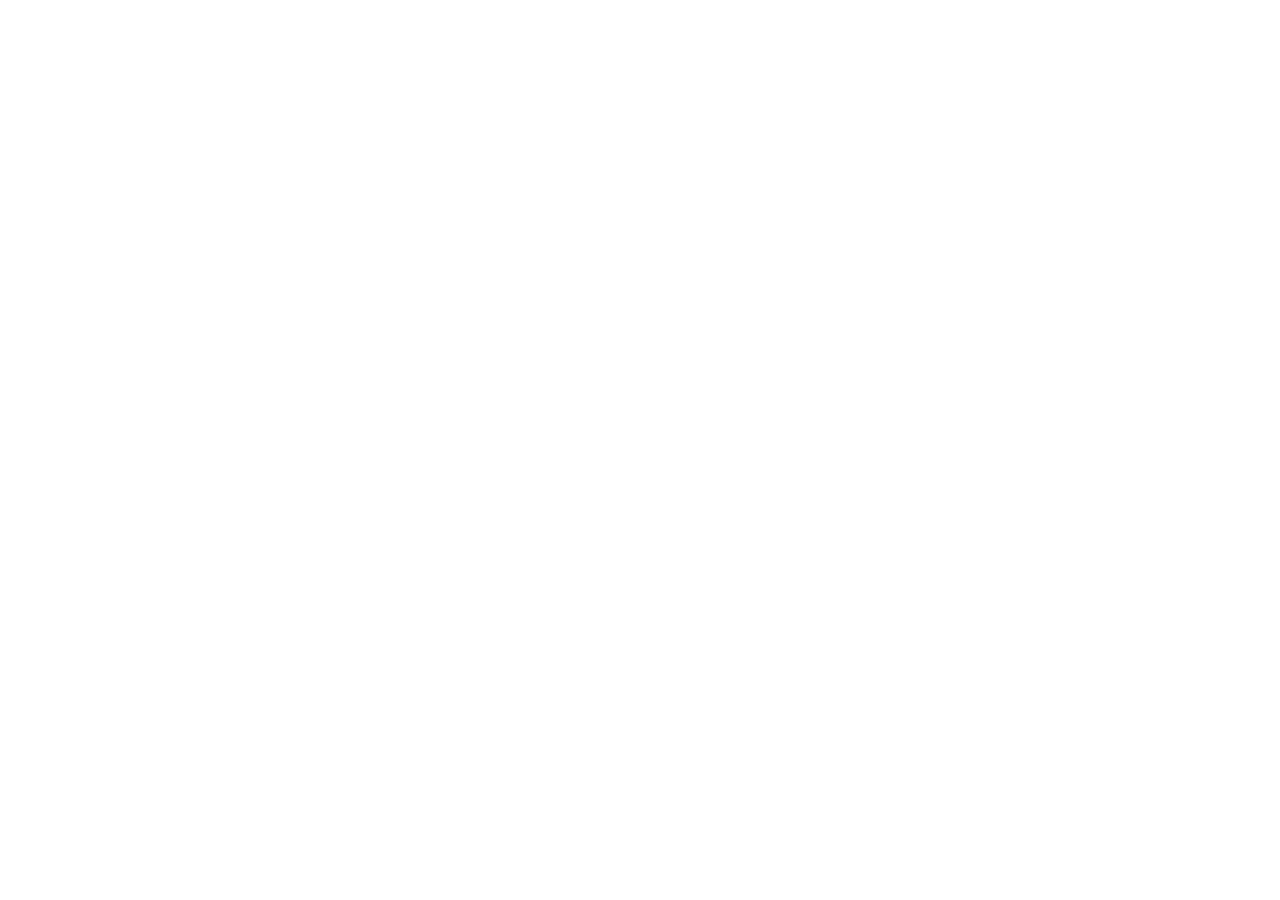
==== index.html @ fa52e891 "added base template" ====
<!DOCTYPE html>
<html>
    <head>
        <meta charset="utf-8">
        <meta http-equiv="X-UA-Compatible" content="IE=edge,chrome=1">
        <title>Moonlight CSS Website Template</title>
<!-- 
Moonlight Template 
https://templatemo.com/tm-512-moonlight
-->
        <meta name="description" content="">
        <meta name="viewport" content="width=device-width, initial-scale=1">
        <link rel="apple-touch-icon" href="apple-touch-icon.png">

        <link rel="stylesheet" href="css/bootstrap.min.css">
        <link rel="stylesheet" href="css/bootstrap-theme.min.css">
        <link rel="stylesheet" href="css/fontAwesome.css">
        <link rel="stylesheet" href="css/light-box.css">
        <link rel="stylesheet" href="css/templatemo-main.css">

        <link href="https://fonts.googleapis.com/css?family=Open+Sans:300,400,600,700,800" rel="stylesheet">

        <script src="js/vendor/modernizr-2.8.3-respond-1.4.2.min.js"></script>
    </head>

<body>
    
    <div class="sequence">
  
      <div class="seq-preloader">
        <svg width="39" height="16" viewBox="0 0 39 16" xmlns="http://www.w3.org/2000/svg" class="seq-preload-indicator"><g fill="#F96D38"><path class="seq-preload-circle seq-preload-circle-1" d="M3.999 12.012c2.209 0 3.999-1.791 3.999-3.999s-1.79-3.999-3.999-3.999-3.999 1.791-3.999 3.999 1.79 3.999 3.999 3.999z"/><path class="seq-preload-circle seq-preload-circle-2" d="M15.996 13.468c3.018 0 5.465-2.447 5.465-5.466 0-3.018-2.447-5.465-5.465-5.465-3.019 0-5.466 2.447-5.466 5.465 0 3.019 2.447 5.466 5.466 5.466z"/><path class="seq-preload-circle seq-preload-circle-3" d="M31.322 15.334c4.049 0 7.332-3.282 7.332-7.332 0-4.049-3.282-7.332-7.332-7.332s-7.332 3.283-7.332 7.332c0 4.05 3.283 7.332 7.332 7.332z"/></g></svg>
      </div>
      
    </div>
    
  
        <nav>
          <div class="logo">
              <img src="img/logo.png" alt="">
          </div>
          <div class="mini-logo">
              <img src="img/mini_logo.png" alt="">
          </div>
          <ul>
            <li><a href="#1"><i class="fa fa-home"></i> <em>Home</em></a></li>
            <li><a href="#2"><i class="fa fa-user"></i> <em>About</em></a></li>
            <li><a href="#3"><i class="fa fa-pencil"></i> <em>Entries</em></a></li>
            <li><a href="#4"><i class="fa fa-image"></i> <em>Work</em></a></li>
            <li><a href="#5"><i class="fa fa-envelope"></i> <em>Contact</em></a></li>
          </ul>
        </nav>
        
        <div class="slides">
          <div class="slide" id="1">
            <div class="content first-content">
              <div class="container-fluid">
                  <div class="col-md-3">
                      <div class="author-image"><img src="img/author_image.png" alt="Author Image"></div>
                  </div>
                  <div class="col-md-9">
                      <h2>Mingalar par</h2>
                      <p>Please take a look at <strong><a rel="nofollow" href="https://www.toocss.com">Too CSS</a></strong> to see free template collections for you. Lorem ipsum <em>dolor sit amet</em>, consectetur adipiscing elit. <em>Sed vehicula blandit augue,</em> eu maximus odio tempus vitae.</p>
                      <div class="main-btn"><a href="#2">Read More</a></div>
                      <div class="fb-btn"><a rel="nofollow" href="https://fb.com/templatemo">Our FB Page</a></div>
                  </div>
              </div>
            </div>
          </div>
          <div class="slide" id="2">
            <div class="content second-content">
                <div class="container-fluid">
                    <div class="col-md-6">
                        <div class="left-content">
                            <h2>About Us</h2>
                            <p>Please tell your friends about templatemo website. A variety of free CSS templates are available for immediate downloads.</p> 
                            <p>Phasellus vitae faucibus orci. Etiam eleifend orci sed faucibus semper. Cras varius dolor et augue fringilla, eu commodo sapien iaculis. Donec eget dictum tellus. <a href="#">Curabitur</a> a interdum diam. Nulla vestibulum porttitor porta.</p>
                            <p>Nulla vitae interdum libero, vel posuere ipsum. Phasellus interdum est et dapibus tempus. Vestibulum malesuada lorem condimentum mauris ornare dapibus. Curabitur tempor ligula et <a href="#">placerat</a> molestie.</p>
                            <p>Aliquam efficitur eu purus in interdum. <a href="#">Etiam tincidunt</a> magna ex, sit amet lobortis felis bibendum id. Lorem ipsum dolor sit amet, consectetur adipiscing elit. </p>
                          <div class="main-btn"><a href="#3">Read More</a></div>
                      </div>
                    </div>
                    <div class="col-md-6">
                        <div class="right-image">
                          <img src="img/about_image.jpg" alt="">
                      </div>
                    </div>
                </div>
            </div>
          </div>
          <div class="slide" id="3">
            <div class="content third-content">
                <div class="container-fluid">
                    <div class="col-md-12">
                        <div class="row">
                            <div class="first-section">
                                <div class="container-fluid">
                                    <div class="row">
                                        <div class="col-md-6">
                                            <div class="left-content">
                                                <h2>Quisque commodo quam</h2>
                                                <p>Vestibulum augue ex, finibus sit amet nisi id, maximus ultrices ipsum. Maecenas rhoncus nibh in mauris lobortis, a maximus diam faucibus. In et eros urna. Suspendisse potenti. Pellentesque commodo, neque nec molestie tempus, purus ante feugiat augue.</p>
                                                <div class="main-btn"><a href="#4">Continue Reading</a></div>
                                            </div>
                                        </div>
                                        <div class="col-md-6">
                                            <div class="right-image">
                                                <img src="img/first_service.jpg" alt="first service">
                                            </div>
                                        </div>
                                    </div>
                                </div>
                            </div>
                            <div class="second-section">
                                <div class="container-fluid">
                                    <div class="row">
                                        <div class="col-md-6">
                                            <div class="left-image">
                                                <img src="img/second_service.jpg" alt="second service">
                                            </div>
                                        </div>
                                        <div class="col-md-6">
                                            <div class="right-content">
                                                <h2>Maecenas eu purus eu sapien</h2>
                                                <p>Sed vitae felis in lorem mollis mollis eget in leo. Donec commodo, ex nec rutrum venenatis, nisi nisl malesuada magna, sed semper ipsum enim a ipsum. Aenean in ante vel mi molestie bibendum. Quisque sit amet lacus in diam pretium faucibus. Cras vel justo lorem.</p>
                                                <div class="main-btn"><a href="#4">Continue Reading</a></div>
                                            </div>
                                        </div>
                                    </div>
                                </div>
                            </div>
                        </div>
                    </div>
                </div>
            </div>
          </div>
          <div class="slide" id="4">
            <div class="content fourth-content">
                <div class="container-fluid">
                    <div class="row">
                        <div class="col-md-4 col-sm-6">
                            <div class="item">
                                <div class="thumb">
                                    <a href="img/first_big_item.jpg" data-lightbox="image-1"><div class="hover-effect">
                                        <div class="hover-content">
                                            <h2>Number One</h2>
                                            <p>Quisque sit amet lacus in diam pretium faucibus. Cras vel justo lorem.</p>
                                        </div>
                                    </div></a>
                                    <div class="image">
                                        <img src="img/first_item.jpg">
                                    </div>
                                </div>
                            </div>
                        </div>
                        <div class="col-md-4 col-sm-6">
                            <div class="item">
                                <div class="thumb">
                                    <a href="img/second_big_item.jpg" data-lightbox="image-1"><div class="hover-effect">
                                        <div class="hover-content">
                                            <h2>Number Two</h2>
                                            <p>Donec eget dictum tellus. Curabitur a interdum diam. Nulla vestibulum porttitor porta.</p>
                                        </div>
                                    </div></a>
                                    <div class="image">
                                        <img src="img/second_item.jpg">
                                    </div>
                                </div>
                            </div>
                        </div>
                        <div class="col-md-4 col-sm-6">
                            <div class="item">
                                <div class="thumb">
                                    <a href="img/third_big_item.jpg" data-lightbox="image-1"><div class="hover-effect">
                                        <div class="hover-content">
                                            <h2>Number Three</h2>
                                            <p>Cras varius dolor et augue fringilla, eu commodo sapien iaculis.</p>
                                        </div>
                                    </div></a>
                                    <div class="image">
                                        <img src="img/third_item.jpg">
                                    </div>
                                </div>
                            </div>
                        </div>
                        <div class="col-md-4 col-sm-6">
                            <div class="item">
                                <div class="thumb">
                                    <a href="img/fourth_big_item.jpg" data-lightbox="image-1"><div class="hover-effect">
                                        <div class="hover-content">
                                            <h2>Number Four</h2>
                                            <p>Vestibulum augue ex, finibus sit amet nisi id, maximus ultrices ipsum.</p>
                                        </div>
                                    </div></a>
                                    <div class="image">
                                        <img src="img/fourth_item.jpg">
                                    </div>
                                </div>
                            </div>
                        </div>
                        <div class="col-md-4 col-sm-6">
                            <div class="item">
                                <div class="thumb">
                                    <a href="img/fifth_big_item.jpg" data-lightbox="image-1"><div class="hover-effect">
                                        <div class="hover-content">
                                            <h2>Fifth Item</h2>
                                            <p>Donec commodo, ex nec rutrum venenatis, nisi nisl malesuada magna.</p>
                                        </div>
                                    </div></a>
                                    <div class="image">
                                        <img src="img/fifth_item.jpg">
                                    </div>
                                </div>
                            </div>
                        </div>
                        <div class="col-md-4 col-sm-6">
                            <div class="item">
                                <div class="thumb">
                                    <a href="img/sixth_big_item.jpg" data-lightbox="image-1"><div class="hover-effect">
                                        <div class="hover-content">
                                            <h2>Sixth Item</h2>
                                            <p>Maecenas dapibus neque sed nisl consectetur, id semper nisi egestas.</p>
                                        </div>
                                    </div></a>
                                    <div class="image">
                                        <img src="img/sixth_item.jpg">
                                    </div>
                                </div>
                            </div>
                        </div>
                        <div class="col-md-4 col-sm-6">
                            <div class="item">
                                <div class="thumb">
                                    <a href="img/seventh_big_item.jpg" data-lightbox="image-1"><div class="hover-effect">
                                        <div class="hover-content">
                                            <h2>Number Seven</h2>
                                            <p>Etiam aliquet, est id varius fringilla, eros libero pellentesque lectus.</p>
                                        </div>
                                    </div></a>
                                    <div class="image">
                                        <img src="img/seventh_item.jpg">
                                    </div>
                                </div>
                            </div>
                        </div>
                        <div class="col-md-4 col-sm-6">
                            <div class="item">
                                <div class="thumb">
                                    <a href="img/eight_big_item.jpg" data-lightbox="image-1"><div class="hover-effect">
                                        <div class="hover-content">
                                            <h2>Number Eight</h2>
                                            <p>Vestibulum augue ex, finibus sit amet nisi id, maximus ultrices ipsum.</p>
                                        </div>
                                    </div></a>
                                    <div class="image">
                                        <img src="img/eight_item.jpg">
                                    </div>
                                </div>
                            </div>
                        </div>
                        <div class="col-md-4 col-sm-6">
                            <div class="item">
                                <div class="thumb">
                                    <a href="img/ninth_big_item.jpg" data-lightbox="image-1"><div class="hover-effect">
                                        <div class="hover-content">
                                            <h2>Number Nine</h2>
                                            <p>Orci varius natoque penatibus et magnis dis parturient montes.</p>
                                        </div>
                                    </div></a>
                                    <div class="image">
                                        <img src="img/ninth_item.jpg">
                                    </div>
                                </div>
                            </div>
                        </div>
                        <div class="col-md-4 col-sm-6">
                            <div class="item">
                                <div class="thumb">
                                    <a href="img/fifth_big_item.jpg" data-lightbox="image-1"><div class="hover-effect">
                                        <div class="hover-content">
                                            <h2>Number Ten</h2>
                                            <p>Vestibulum augue ex, finibus sit amet nisi id, maximus ultrices ipsum.</p>
                                        </div>
                                    </div></a>
                                    <div class="image">
                                        <img src="img/fifth_item.jpg">
                                    </div>
                                </div>
                            </div>
                        </div>
                        <div class="col-md-4 col-sm-6">
                            <div class="item">
                                <div class="thumb">
                                    <a href="img/first_big_item.jpg" data-lightbox="image-1"><div class="hover-effect">
                                        <div class="hover-content">
                                            <h2>Eleventh Item</h2>
                                            <p>Cras varius dolor et augue fringilla, eu commodo sapien iaculis.</p>
                                        </div>
                                    </div></a>
                                    <div class="image">
                                        <img src="img/first_item.jpg">
                                    </div>
                                </div>
                            </div>
                        </div>
                        <div class="col-md-4 col-sm-6">
                            <div class="item">
                                <div class="thumb">
                                    <a href="img/second_big_item.jpg" data-lightbox="image-1"><div class="hover-effect">
                                        <div class="hover-content">
                                            <h2>Twelvth Item</h2>
                                            <p>Etiam tincidunt magna ex, sit amet lobortis felis bibendum id.</p>
                                        </div>
                                    </div></a>
                                    <div class="image">
                                        <img src="img/second_item.jpg">
                                    </div>
                                </div>
                            </div>
                        </div>
                    </div>
                </div>
            </div>
          </div>
          <div class="slide" id="5">
            <div class="content fifth-content">
                <div class="container-fluid">
                    <div class="col-md-6">
                        <div id="map">
    <!-- How to change your own map point
            1. Go to Google Maps
            2. Click on your location point
            3. Click "Share" and choose "Embed map" tab
            4. Copy only URL and paste it within the src="" field below
	-->
                            <iframe src="https://www.google.com/maps/embed?pb=!1m18!1m12!1m3!1d3647.3030413476204!2d100.5641230193719!3d13.757206847615207!2m3!1f0!2f0!3f0!3m2!1i1024!2i768!4f13.1!3m3!1m2!1s0x0%3A0xf51ce6427b7918fc!2sG+Tower!5e0!3m2!1sen!2sth!4v1510722015945" width="100%" height="500px" frameborder="0" style="border:0" allowfullscreen></iframe>
                        </div>
                    </div>
                    <div class="col-md-6">
                        <form id="contact" action="" method="post">
                            <div class="row">
                                <div class="col-md-12">
                                  <fieldset>
                                    <input name="name" type="text" class="form-control" id="name" placeholder="Your name..." required="">
                                  </fieldset>
                                </div>
                                <div class="col-md-12">
                                  <fieldset>
                                    <input name="email" type="email" class="form-control" id="email" placeholder="Your email..." required="">
                                  </fieldset>
                                </div>
                                 <div class="col-md-12">
                                  <fieldset>
                                    <input name="subject" type="text" class="form-control" id="subject" placeholder="Subject..." required="">
                                  </fieldset>
                                </div>
                                <div class="col-md-12">
                                  <fieldset>
                                    <textarea name="message" rows="6" class="form-control" id="message" placeholder="Your message..." required=""></textarea>
                                  </fieldset>
                                </div>
                                <div class="col-md-12">
                                  <fieldset>
                                    <button type="submit" id="form-submit" class="btn">Send Now</button>
                                  </fieldset>
                                </div>
                            </div>
                        </form>
                    </div>
                </div>
            </div>
          </div>
        </div>

        <div class="footer">
          <div class="content">
              <p>Copyright &copy; 2020 Company Name . Template: <a rel="nofollow" href="https://templatemo.com/tm-512-moonlight">Moonlight</a></p>
          </div>
        </div>
 
    <script src="https://ajax.googleapis.com/ajax/libs/jquery/1.11.2/jquery.min.js"></script>
    <script>window.jQuery || document.write('<script src="js/vendor/jquery-1.11.2.min.js"><\/script>')</script>

    <script src="js/vendor/bootstrap.min.js"></script>
    
    <script src="js/datepicker.js"></script>
    <script src="js/plugins.js"></script>
    <script src="js/main.js"></script>

    <script type="text/javascript">
    $(document).ready(function() {

        

        // navigation click actions 
        $('.scroll-link').on('click', function(event){
            event.preventDefault();
            var sectionID = $(this).attr("data-id");
            scrollToID('#' + sectionID, 750);
        });
        // scroll to top action
        $('.scroll-top').on('click', function(event) {
            event.preventDefault();
            $('html, body').animate({scrollTop:0}, 'slow');         
        });
        // mobile nav toggle
        $('#nav-toggle').on('click', function (event) {
            event.preventDefault();
            $('#main-nav').toggleClass("open");
        });
    });
    // scroll function
    function scrollToID(id, speed){
        var offSet = 0;
        var targetOffset = $(id).offset().top - offSet;
        var mainNav = $('#main-nav');
        $('html,body').animate({scrollTop:targetOffset}, speed);
        if (mainNav.hasClass("open")) {
            mainNav.css("height", "1px").removeClass("in").addClass("collapse");
            mainNav.removeClass("open");
        }
    }
    if (typeof console === "undefined") {
        console = {
            log: function() { }
        };
    }
    </script>
</body>
</html>
---- css/templatemo-main.css ----
/* 

Moonlight Template 

https://templatemo.com/tm-512-moonlight

*/

@keyframes seq-preloader {
  50% {
    opacity: 1;
  }
  
  100% {
    opacity: 0;
  }
}

.seq-preloader {
  background: white;
  visibility: visible;
  opacity: 1;
  position: absolute;
  z-index: 9999;
  height: 100%;
  width: 100%;
  top: 0;
  left: 0;
  right: 0;
  bottom: 0;
}

.seq-preloader.seq-preloaded {
  opacity: 0;
  visibility: hidden;
  transition: visibility 0s .5s, opacity .5s;
}

.seq-preload-indicator {
  overflow: visible;
  position: relative;
  top: 50%;
  left: 50%;
  transform: translate(-50%, -50%);
}

.seq-preload-circle {
  display: inline-block;
  height: 12px;
  width: 12px;
  fill: #7a7a7a;
  opacity: 0;
  animation: seq-preloader 1.25s infinite;
}

.seq-preload-circle-2 {
  animation-delay: .15s;
}

.seq-preload-circle-3 {
  animation-delay: .3s;
}

.seq-preload-indicator-fallback {
  width: 42px;
  overflow: visible;
}

.seq-preload-indicator-fallback .seq-preload-circle {
  width: 8px;
  height:8px;
  background-color: #f4f4f4;
  border-radius: 100%;
  opacity: 1;
  display: inline-block;
  vertical-align: middle;
}

.seq-preload-indicator-fallback .seq-preload-circle-2 {
  margin-left: 3px;
  margin-right: 3px;
  width: 12px;
  height: 12px;
}

.seq-preload-indicator-fallback .seq-preload-circle-3 {
  width: 16px;
  height: 16px;
}


/* MAIN CSS */

@-webkit-keyframes fill {
  0% {
    width: 0%;
    height: 1px;
  }
  50% {
    width: 100%;
    height: 1px;
  }
  100% {
    width: 100%;
    height: 100%;
    background: #fff;
  }
}
@keyframes fill {
  0% {
    width: 0%;
    height: 1px;
  }
  50% {
    width: 100%;
    height: 1px;
  }
  100% {
    width: 100%;
    height: 100%;
    background: #fff;
  }
}
@-webkit-keyframes fillColour {
  0% {
    color: #fff;
  }
  50% {
    color: #fff;
  }
  100% {
    color: #333;
  }
}
@keyframes fillColour {
  0% {
    color: #fff;
  }
  50% {
    color: #fff;
  }
  100% {
    color: #333;
  }
}
* {
  margin: 0;
  padding: 0;
  -webkit-box-sizing: border-box;
  box-sizing: border-box;
  font-family: "Open Sans", sans-serif;
}

html {
	overflow: hidden;
}

body {
  overflow: hidden;
  font-size: 100%;
}

nav {
	top: 10vh;
	bottom: 10vh;
  	text-align: center;
  	background: rgba(0, 0, 0, 0.5);
  	position: fixed;
  	z-index: 100;
  	height: 80vh;
  	left: 0;
  	width: 20%;
  	font-weight: 300;
  	font-size: 1rem;
}

nav em {
	font-style: normal;
	margin-left: 5px;
	font-size: 14px;
}

nav ul li i {
	width: 25px;
}

nav ul li a {
	font-size: 18px;
}

nav .mini-logo {
	display: none;
}

nav .logo {
	margin-top: 45px;
	padding: 0px 20px;
}

nav .logo img {
	max-width: 100%;
	overflow-y: hidden;
}

nav ul {
	margin-top: 60px;
  	text-align: left;
  	margin-left: 40px;
  	list-style-type: none;
  	height: 48vh;
  	display: -webkit-box;
  	display: -ms-flexbox;
  	display: flex;
  	-webkit-box-orient: vertical;
  	-webkit-box-direction: normal;
    -ms-flex-direction: column;
    flex-direction: column;
  	-ms-flex-pack: distribute;
    justify-content: space-around;
}
nav ul li {
	margin: 25px 0px;
}
nav a, nav a:visited, nav a:active {
  color: #fff;
}
nav a {
	text-decoration: none!important;
	font-size: 14px;
	letter-spacing: 0.5px;
  	-webkit-transition: color 2s, background 1s;
  	transition: color 2s, background 1s;
  	padding: 20px 30px;
  	position: relative;
  	z-index: 0;
}
nav a.active {
  background-color: #fff;
  color: #232323;
}
nav a::before {
  content: "";
  position: absolute;
  height: 0%;
  width: 0%;
  bottom: 0;
  left: 0;
  opacity: 1;
  z-index: -1;
}
nav a:hover {
	text-decoration: none;
  -webkit-animation: fillColour 0.7s forwards ease-in-out;
          animation: fillColour 0.7s forwards ease-in-out;
}
nav a:hover::before {
  -webkit-animation: fill 0.7s forwards ease-in-out;
          animation: fill 0.7s forwards ease-in-out;
  opacity: 1;
}

.slides {
  width: 600vw;
  height: 100vh;
  -webkit-transition: -webkit-transform 0.8s ease;
  transition: -webkit-transform 0.8s ease;
  transition: transform 0.8s ease;
  transition: transform 0.8s ease, -webkit-transform 0.8s ease;
}
.slides .slide {
  height: 100vh;
  width: 100vw;
  float: left;
  text-align: center;
  background-size: cover;
}
.slides .slide .content {
  overflow-y: scroll;
  position: relative;
  width: 70%;
  height: 80%;
  left: 30%;
  top: 10%;
  bottom: 10%;
  background: rgba(0, 0, 0, 0.5);
}
.content::-webkit-scrollbar {
  width: 5px;
  height: 8px;
  background-color: rgba(0, 0, 0, 0.5);
}
/* Add a thumb */
.content::-webkit-scrollbar-thumb {
    background: rgba(250, 250, 250, 0.5);
}

.slides .slide:nth-child(1) {
  background-image: url(../img/first_bg.jpg);
}
.slides .slide:nth-child(2) {
  background-image: url(../img/second_bg.jpg);
}
.slides .slide:nth-child(3) {
  background-image: url(../img/third_bg.jpg);
}
.slides .slide:nth-child(4) {
  background-image: url(../img/fourth_bg.jpg);
 }
.slides .slide:nth-child(5) {
  background-image: url(../img/fifth_bg.jpg);
}
.slides .slide:nth-child(6) {
  background-image: url(../img/fourth_bg.jpg);
}
.slides .slide img {
  width: 100%;
}


.main-btn a:hover {
	background-color: #fff;
	color: #232323!important;
}


.first-content {
	padding: 100px;
	text-align: left;
	padding-top: 13%;
}

.first-content .author-image img {
	margin-top: 15px;
	border-radius: 30px;
	max-width: 100%;
	overflow: hidden;
	float: left;
	margin-right: 35px;
}

.first-content h2 {
	font-size: 36px;
	text-transform: uppercase;
	font-weight: 700;
	color: #fff;
	letter-spacing: 0.5px;
	border-bottom: 2px solid #fff;
	display: inline-block;
	padding-bottom: 10px;
	margin-bottom: 20px;
	margin-top: 0px;
}

.first-content p {
	color: #fff;
	font-size: 13px;
	text-transform: uppercase;
	font-weight: 300;
	letter-spacing: 2px;
	line-height: 26px;
	margin-bottom: 20px;
}

.first-content em {
	font-style: normal;
	font-weight: 600;
}

.first-content .main-btn {
	display: inline-block;
	margin-right: 15px;
}

.first-content .main-btn a {
	display: inline-block;
	border: 2px solid #fff;
	padding: 8px 15px;
	font-size: 13px;
	text-transform: uppercase;
	letter-spacing: 1px;
	color: #fff;
	text-decoration: none;
	transition: all 0.5s;
	transition: all 0.5s;
}

.first-content .fb-btn {
	display: inline-block;
}

.first-content .fb-btn a {
	display: inline-block;
	background-color: #fff;
	border: 2px solid #fff;
	padding: 8px 15px;
	font-size: 13px;
	text-transform: uppercase;
	letter-spacing: 1px;
	color: #232323;
	text-decoration: none;
	transition: all 0.5s;
}

.first-content .fb-btn a:hover {
	color: #fff;
	background-color: transparent;
}


.second-content .container-fluid {
	padding-right: 0px;
	padding-left: 0px;
}

.second-content .container-fluid .col-md-6 {
	padding-right: 0px;
	padding-left: 0px;
}

.second-content .right-image img {
	max-width: 100%;
	min-width: 100%;
	overflow: hidden;
	float: right;
}

.second-content .left-content {
	padding: 60px;
	text-align: left;
}

.second-content h2 {
	font-size: 36px;
	text-transform: uppercase;
	font-weight: 700;
	color: #fff;
	letter-spacing: 0.5px;
	border-bottom: 2px solid #fff;
	display: inline-block;
	padding-bottom: 10px;
	margin-bottom: 20px;
	margin-top: 0px;
}

.second-content p {
	font-size: 13px;
	color: #fff;
	letter-spacing: 0.5px;
	font-weight: 300;
	line-height: 24px;
	margin-bottom: 30px;
}

.second-content a {
	color: #fff;
	text-decoration: underline;
}

.second-content .main-btn a {
	display: inline-block;
	border: 2px solid #fff;
	padding: 8px 15px;
	font-size: 13px;
	text-transform: uppercase;
	letter-spacing: 1px;
	color: #fff;
	text-decoration: none;
	transition: all 0.5s;
}


.third-content {
	text-align: left;
	padding: 30px;
}

.third-content .container-fluid {
	padding-right: 7.5px;
	padding-left: 7.5px;
}

.third-content .first-section .left-content {
	margin-right: 15px;
	margin-top: 12px;
}

.third-content .first-section .right-image {
	margin-left: 15px;
}

.third-content .second-section {
	margin-top: 30px;
}

.third-content .second-section .right-content {
	margin-left: 15px;
	margin-top: 12px;
}

.third-content .second-section .left-image {
	margin-right: 15px;
}

.third-content h2 {
	font-size: 24px;
	text-transform: uppercase;
	font-weight: 700;
	color: #fff;
	letter-spacing: 0.5px;
	border-bottom: 2px solid #fff;
	display: inline-block;
	padding-bottom: 10px;
	margin-bottom: 20px;
	margin-top: 0px;
}

.third-content p {
	font-size: 13px;
	color: #fff;
	letter-spacing: 0.5px;
	font-weight: 300;
	line-height: 24px;
	margin-bottom: 20px;
}

.third-content .main-btn a {
	display: inline-block;
	border: 2px solid #fff;
	padding: 8px 15px;
	font-size: 13px;
	text-transform: uppercase;
	letter-spacing: 1px;
	color: #fff;
	text-decoration: none;
	transition: all 0.5s;
}

.third-content .col-md-6 {
	margin: 0px;
	padding: 0px;
}


.fourth-content {
	padding: 5px;
}

.fourth-content .container-fluid {
	padding-right: 15px;
	padding-left: 15px;
}

.fourth-content .container-fluid .col-md-4 {
	padding-right: 0px;
	padding-left: 0px;
}

.fourth-content .item {
	margin: 10px;
}

.fourth-content .item img {
	max-width: 100%;
	overflow: hidden;
}

.fourth-content .item .thumb {
	position: relative;
}

.fourth-content .item .hover-effect {
	text-align: left;
	position: absolute;
	color: #fff;
	background-color: rgba(0,0,0,0.95);
	bottom: 0;
	top: 0;
	left: 0;
	right: 0;
	opacity: 0;
	visibility: hidden;
	transition: all 0.8s;
}

.fourth-content .item:hover .hover-effect {
	opacity: 1;
	visibility: visible;
}

.fourth-content .item .hover-effect .hover-content {
	transform: translateY(-50%);
    position: absolute;
    text-align: left;
    width: 100%;
    top: 50%;
    left: 0;
    padding: 30px;
}

.fourth-content .item .hover-effect h2 {
	font-size: 18px;
	text-transform: uppercase;
	font-weight: 700;
	color: #fff;
	letter-spacing: 0.5px;
	border-bottom: 1px solid #fff;
	display: inline-block;
	padding-bottom: 10px;
	margin-bottom: 10px;
	margin-top: 0px;
}

.fourth-content .item .hover-effect p {
	font-size: 13px;
	text-transform: uppercase;
	letter-spacing: 0.5px;
	line-height: 22px;
	padding-bottom: 0px;
	margin-bottom: 0px;
}



.fifth-content .container-fluid {
	padding-left: 0px;
	padding-right: 0px;
}

.fifth-content .container-fluid .col-md-6 {
	padding-left: 0px;
	padding-right: 0px;
}

.fifth-content #map {
	padding: 50px 0px 50px 50px;
}

.fifth-content #contact {
	padding: 50px 50px 50px 50px;
}

.fifth-content input {
  border-radius: 0px;
  padding-left: 15px;
  font-size: 13px;
  font-weight: 300;
  color: #fff;
  background-color: rgba(250, 250, 250, 0.15);
  outline: none;
  border: none;
  box-shadow: none;
  line-height: 40px;
  height: 40px;
  width: 100%;
  margin-bottom: 25px;
}

.fifth-content textarea {
  border-radius: 0px;
  padding-left: 15px;
  padding-top: 10px;
  font-size: 13px;
  font-weight: 300;
  color: #fff;
  background-color: rgba(250, 250, 250, 0.15);
  outline: none;
  border: none;
  box-shadow: none;
  height: 165px;
  max-height: 220px;
  width: 100%;
  max-width: 100%;
  margin-bottom: 25px;
}

.fifth-content button {
	max-width: 100%;
	width: 100%;
    display: inline-block;
	border: 2px solid #fff;
	padding: 8px 15px;
	font-size: 13px;
	text-transform: uppercase;
	letter-spacing: 1px;
	color: #fff;
	text-decoration: none;
	background-color: transparent;
	border-radius: 0px;
	transition: all 0.5s;
}

.fifth-content button:hover {
	color: #232323;
	background-color: #fff;
}

.footer .content {
	left: 30%;
	width: 70%;
	max-width: 70%;
	position: absolute;
	bottom: 0;
	right: 0;
	display: inline-block;
}

.footer .content p {
	text-align: center;
	font-size: 13px;
	color: #fff;
	margin-bottom: 20px;
}

.footer .content p a {
	color: #aaa;
	text-decoration: none;
}



/* REPONSIVE */

@media (max-width: 991px) {

	nav ul {
  		margin-left: 25px;
  	}

	.first-content {
		text-align: center;
		padding: 50px;
	}

	.first-content .author-image img {
		max-width: 195px;
		float: none;
		margin-right: 0px;
		margin-bottom: 30px;
	}

	.third-content .first-section {
		border-bottom: 1px solid rgba(250,250,250,0.3);
		padding-bottom: 45px;
		margin-bottom: 45px;
	}

	.third-content .first-section .left-content {
		margin-right: 0px;
		margin-bottom: 30px;
	}

	.third-content .first-section .right-image {
		margin-left: 0px;
	}

	.third-content .second-section .right-content {
		margin-left: 0px;
		margin-top: 30px;
	}


	.third-content .second-section .left-image {
		margin-right: 0px;
	}

	.fifth-content #map {
		padding: 30px 30px 30px 30px;
	}

	.fifth-content #contact {
		padding: 30px 30px 30px 30px;
	}

}

@media (max-width: 749px) {

	nav {
		width: 15vh;
	}

	nav .logo {
		display: none;
	}

	nav .mini-logo {
		margin-top: 60px;
		display: block;
	}

	nav ul {
		text-align: center;
		margin-left: 0px;
	}


	nav ul li em {
		display: none;
	}

	nav ul li i {
		width: 20px;
		height: 20px;
		line-height: 20px;
		text-align: center;
	}

	.first-content {
		padding: 30px 5px;
	}

	.first-content .main-btn {
		display: inline-block;
		margin-right: 0px;
		margin-bottom: 15px;
	}

	.second-content .left-content {
		padding: 30px;
		text-align: left;
	}

	.fourth-content .item .hover-effect h2 {
		font-size: 15px;
	}


	.fifth-content #map {
		padding: 15px 15px 15px 15px;
	}

	.fifth-content #contact {
		padding: 15px 15px 15px 15px;
	}

}

@media(max-width: 450px) {
	nav ul {
		margin-top: 30px;
	}
	nav ul li {
		margin: 10px 0px;
	}
	nav a {
	  	padding: 15px 20px;
	}
}
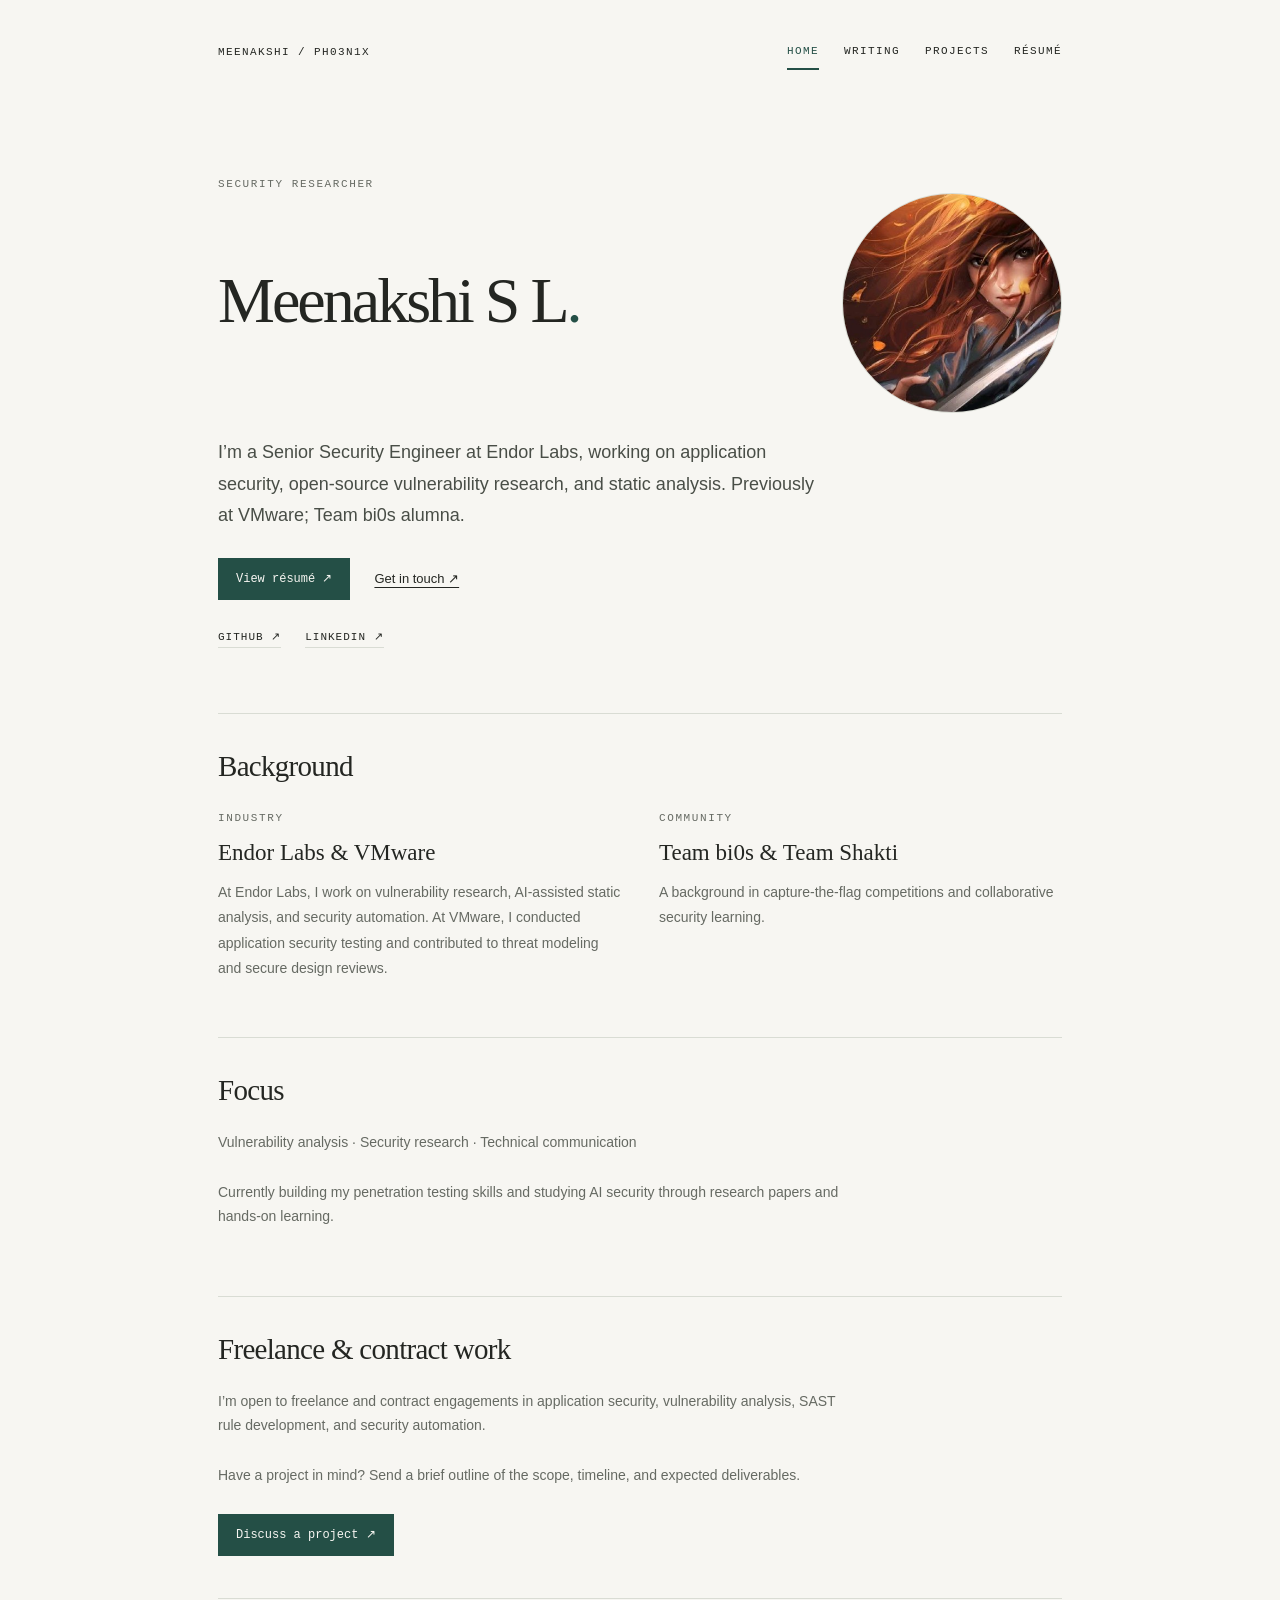
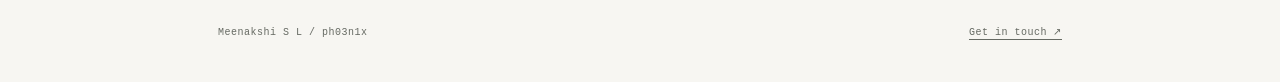
==== commit dcb13cb8: "Update with new personal website" ====
--- a/index.html
+++ b/index.html
@@ -1,429 +1 @@
-<!DOCTYPE html>
-<html>
-    <head>
-        <meta charset="utf-8">
-        <meta http-equiv="X-UA-Compatible" content="IE=edge,chrome=1">
-        <title>Moonlight CSS Website Template</title>
-<!-- 
-Moonlight Template 
-https://templatemo.com/tm-512-moonlight
--->
-        <meta name="description" content="">
-        <meta name="viewport" content="width=device-width, initial-scale=1">
-        <link rel="apple-touch-icon" href="apple-touch-icon.png">
-
-        <link rel="stylesheet" href="css/bootstrap.min.css">
-        <link rel="stylesheet" href="css/bootstrap-theme.min.css">
-        <link rel="stylesheet" href="css/fontAwesome.css">
-        <link rel="stylesheet" href="css/light-box.css">
-        <link rel="stylesheet" href="css/templatemo-main.css">
-
-        <link href="https://fonts.googleapis.com/css?family=Open+Sans:300,400,600,700,800" rel="stylesheet">
-
-        <script src="js/vendor/modernizr-2.8.3-respond-1.4.2.min.js"></script>
-    </head>
-
-<body>
-    
-    <div class="sequence">
-  
-      <div class="seq-preloader">
-        <svg width="39" height="16" viewBox="0 0 39 16" xmlns="http://www.w3.org/2000/svg" class="seq-preload-indicator"><g fill="#F96D38"><path class="seq-preload-circle seq-preload-circle-1" d="M3.999 12.012c2.209 0 3.999-1.791 3.999-3.999s-1.79-3.999-3.999-3.999-3.999 1.791-3.999 3.999 1.79 3.999 3.999 3.999z"/><path class="seq-preload-circle seq-preload-circle-2" d="M15.996 13.468c3.018 0 5.465-2.447 5.465-5.466 0-3.018-2.447-5.465-5.465-5.465-3.019 0-5.466 2.447-5.466 5.465 0 3.019 2.447 5.466 5.466 5.466z"/><path class="seq-preload-circle seq-preload-circle-3" d="M31.322 15.334c4.049 0 7.332-3.282 7.332-7.332 0-4.049-3.282-7.332-7.332-7.332s-7.332 3.283-7.332 7.332c0 4.05 3.283 7.332 7.332 7.332z"/></g></svg>
-      </div>
-      
-    </div>
-    
-  
-        <nav>
-          <div class="logo">
-              <img src="img/logo.png" alt="">
-          </div>
-          <div class="mini-logo">
-              <img src="img/mini_logo.png" alt="">
-          </div>
-          <ul>
-            <li><a href="#1"><i class="fa fa-home"></i> <em>Home</em></a></li>
-            <li><a href="#2"><i class="fa fa-user"></i> <em>About</em></a></li>
-            <li><a href="#3"><i class="fa fa-pencil"></i> <em>Entries</em></a></li>
-            <li><a href="#4"><i class="fa fa-image"></i> <em>Work</em></a></li>
-            <li><a href="#5"><i class="fa fa-envelope"></i> <em>Contact</em></a></li>
-          </ul>
-        </nav>
-        
-        <div class="slides">
-          <div class="slide" id="1">
-            <div class="content first-content">
-              <div class="container-fluid">
-                  <div class="col-md-3">
-                      <div class="author-image"><img src="img/author_image.png" alt="Author Image"></div>
-                  </div>
-                  <div class="col-md-9">
-                      <h2>Mingalar par</h2>
-                      <p>Please take a look at <strong><a rel="nofollow" href="https://www.toocss.com">Too CSS</a></strong> to see free template collections for you. Lorem ipsum <em>dolor sit amet</em>, consectetur adipiscing elit. <em>Sed vehicula blandit augue,</em> eu maximus odio tempus vitae.</p>
-                      <div class="main-btn"><a href="#2">Read More</a></div>
-                      <div class="fb-btn"><a rel="nofollow" href="https://fb.com/templatemo">Our FB Page</a></div>
-                  </div>
-              </div>
-            </div>
-          </div>
-          <div class="slide" id="2">
-            <div class="content second-content">
-                <div class="container-fluid">
-                    <div class="col-md-6">
-                        <div class="left-content">
-                            <h2>About Us</h2>
-                            <p>Please tell your friends about templatemo website. A variety of free CSS templates are available for immediate downloads.</p> 
-                            <p>Phasellus vitae faucibus orci. Etiam eleifend orci sed faucibus semper. Cras varius dolor et augue fringilla, eu commodo sapien iaculis. Donec eget dictum tellus. <a href="#">Curabitur</a> a interdum diam. Nulla vestibulum porttitor porta.</p>
-                            <p>Nulla vitae interdum libero, vel posuere ipsum. Phasellus interdum est et dapibus tempus. Vestibulum malesuada lorem condimentum mauris ornare dapibus. Curabitur tempor ligula et <a href="#">placerat</a> molestie.</p>
-                            <p>Aliquam efficitur eu purus in interdum. <a href="#">Etiam tincidunt</a> magna ex, sit amet lobortis felis bibendum id. Lorem ipsum dolor sit amet, consectetur adipiscing elit. </p>
-                          <div class="main-btn"><a href="#3">Read More</a></div>
-                      </div>
-                    </div>
-                    <div class="col-md-6">
-                        <div class="right-image">
-                          <img src="img/about_image.jpg" alt="">
-                      </div>
-                    </div>
-                </div>
-            </div>
-          </div>
-          <div class="slide" id="3">
-            <div class="content third-content">
-                <div class="container-fluid">
-                    <div class="col-md-12">
-                        <div class="row">
-                            <div class="first-section">
-                                <div class="container-fluid">
-                                    <div class="row">
-                                        <div class="col-md-6">
-                                            <div class="left-content">
-                                                <h2>Quisque commodo quam</h2>
-                                                <p>Vestibulum augue ex, finibus sit amet nisi id, maximus ultrices ipsum. Maecenas rhoncus nibh in mauris lobortis, a maximus diam faucibus. In et eros urna. Suspendisse potenti. Pellentesque commodo, neque nec molestie tempus, purus ante feugiat augue.</p>
-                                                <div class="main-btn"><a href="#4">Continue Reading</a></div>
-                                            </div>
-                                        </div>
-                                        <div class="col-md-6">
-                                            <div class="right-image">
-                                                <img src="img/first_service.jpg" alt="first service">
-                                            </div>
-                                        </div>
-                                    </div>
-                                </div>
-                            </div>
-                            <div class="second-section">
-                                <div class="container-fluid">
-                                    <div class="row">
-                                        <div class="col-md-6">
-                                            <div class="left-image">
-                                                <img src="img/second_service.jpg" alt="second service">
-                                            </div>
-                                        </div>
-                                        <div class="col-md-6">
-                                            <div class="right-content">
-                                                <h2>Maecenas eu purus eu sapien</h2>
-                                                <p>Sed vitae felis in lorem mollis mollis eget in leo. Donec commodo, ex nec rutrum venenatis, nisi nisl malesuada magna, sed semper ipsum enim a ipsum. Aenean in ante vel mi molestie bibendum. Quisque sit amet lacus in diam pretium faucibus. Cras vel justo lorem.</p>
-                                                <div class="main-btn"><a href="#4">Continue Reading</a></div>
-                                            </div>
-                                        </div>
-                                    </div>
-                                </div>
-                            </div>
-                        </div>
-                    </div>
-                </div>
-            </div>
-          </div>
-          <div class="slide" id="4">
-            <div class="content fourth-content">
-                <div class="container-fluid">
-                    <div class="row">
-                        <div class="col-md-4 col-sm-6">
-                            <div class="item">
-                                <div class="thumb">
-                                    <a href="img/first_big_item.jpg" data-lightbox="image-1"><div class="hover-effect">
-                                        <div class="hover-content">
-                                            <h2>Number One</h2>
-                                            <p>Quisque sit amet lacus in diam pretium faucibus. Cras vel justo lorem.</p>
-                                        </div>
-                                    </div></a>
-                                    <div class="image">
-                                        <img src="img/first_item.jpg">
-                                    </div>
-                                </div>
-                            </div>
-                        </div>
-                        <div class="col-md-4 col-sm-6">
-                            <div class="item">
-                                <div class="thumb">
-                                    <a href="img/second_big_item.jpg" data-lightbox="image-1"><div class="hover-effect">
-                                        <div class="hover-content">
-                                            <h2>Number Two</h2>
-                                            <p>Donec eget dictum tellus. Curabitur a interdum diam. Nulla vestibulum porttitor porta.</p>
-                                        </div>
-                                    </div></a>
-                                    <div class="image">
-                                        <img src="img/second_item.jpg">
-                                    </div>
-                                </div>
-                            </div>
-                        </div>
-                        <div class="col-md-4 col-sm-6">
-                            <div class="item">
-                                <div class="thumb">
-                                    <a href="img/third_big_item.jpg" data-lightbox="image-1"><div class="hover-effect">
-                                        <div class="hover-content">
-                                            <h2>Number Three</h2>
-                                            <p>Cras varius dolor et augue fringilla, eu commodo sapien iaculis.</p>
-                                        </div>
-                                    </div></a>
-                                    <div class="image">
-                                        <img src="img/third_item.jpg">
-                                    </div>
-                                </div>
-                            </div>
-                        </div>
-                        <div class="col-md-4 col-sm-6">
-                            <div class="item">
-                                <div class="thumb">
-                                    <a href="img/fourth_big_item.jpg" data-lightbox="image-1"><div class="hover-effect">
-                                        <div class="hover-content">
-                                            <h2>Number Four</h2>
-                                            <p>Vestibulum augue ex, finibus sit amet nisi id, maximus ultrices ipsum.</p>
-                                        </div>
-                                    </div></a>
-                                    <div class="image">
-                                        <img src="img/fourth_item.jpg">
-                                    </div>
-                                </div>
-                            </div>
-                        </div>
-                        <div class="col-md-4 col-sm-6">
-                            <div class="item">
-                                <div class="thumb">
-                                    <a href="img/fifth_big_item.jpg" data-lightbox="image-1"><div class="hover-effect">
-                                        <div class="hover-content">
-                                            <h2>Fifth Item</h2>
-                                            <p>Donec commodo, ex nec rutrum venenatis, nisi nisl malesuada magna.</p>
-                                        </div>
-                                    </div></a>
-                                    <div class="image">
-                                        <img src="img/fifth_item.jpg">
-                                    </div>
-                                </div>
-                            </div>
-                        </div>
-                        <div class="col-md-4 col-sm-6">
-                            <div class="item">
-                                <div class="thumb">
-                                    <a href="img/sixth_big_item.jpg" data-lightbox="image-1"><div class="hover-effect">
-                                        <div class="hover-content">
-                                            <h2>Sixth Item</h2>
-                                            <p>Maecenas dapibus neque sed nisl consectetur, id semper nisi egestas.</p>
-                                        </div>
-                                    </div></a>
-                                    <div class="image">
-                                        <img src="img/sixth_item.jpg">
-                                    </div>
-                                </div>
-                            </div>
-                        </div>
-                        <div class="col-md-4 col-sm-6">
-                            <div class="item">
-                                <div class="thumb">
-                                    <a href="img/seventh_big_item.jpg" data-lightbox="image-1"><div class="hover-effect">
-                                        <div class="hover-content">
-                                            <h2>Number Seven</h2>
-                                            <p>Etiam aliquet, est id varius fringilla, eros libero pellentesque lectus.</p>
-                                        </div>
-                                    </div></a>
-                                    <div class="image">
-                                        <img src="img/seventh_item.jpg">
-                                    </div>
-                                </div>
-                            </div>
-                        </div>
-                        <div class="col-md-4 col-sm-6">
-                            <div class="item">
-                                <div class="thumb">
-                                    <a href="img/eight_big_item.jpg" data-lightbox="image-1"><div class="hover-effect">
-                                        <div class="hover-content">
-                                            <h2>Number Eight</h2>
-                                            <p>Vestibulum augue ex, finibus sit amet nisi id, maximus ultrices ipsum.</p>
-                                        </div>
-                                    </div></a>
-                                    <div class="image">
-                                        <img src="img/eight_item.jpg">
-                                    </div>
-                                </div>
-                            </div>
-                        </div>
-                        <div class="col-md-4 col-sm-6">
-                            <div class="item">
-                                <div class="thumb">
-                                    <a href="img/ninth_big_item.jpg" data-lightbox="image-1"><div class="hover-effect">
-                                        <div class="hover-content">
-                                            <h2>Number Nine</h2>
-                                            <p>Orci varius natoque penatibus et magnis dis parturient montes.</p>
-                                        </div>
-                                    </div></a>
-                                    <div class="image">
-                                        <img src="img/ninth_item.jpg">
-                                    </div>
-                                </div>
-                            </div>
-                        </div>
-                        <div class="col-md-4 col-sm-6">
-                            <div class="item">
-                                <div class="thumb">
-                                    <a href="img/fifth_big_item.jpg" data-lightbox="image-1"><div class="hover-effect">
-                                        <div class="hover-content">
-                                            <h2>Number Ten</h2>
-                                            <p>Vestibulum augue ex, finibus sit amet nisi id, maximus ultrices ipsum.</p>
-                                        </div>
-                                    </div></a>
-                                    <div class="image">
-                                        <img src="img/fifth_item.jpg">
-                                    </div>
-                                </div>
-                            </div>
-                        </div>
-                        <div class="col-md-4 col-sm-6">
-                            <div class="item">
-                                <div class="thumb">
-                                    <a href="img/first_big_item.jpg" data-lightbox="image-1"><div class="hover-effect">
-                                        <div class="hover-content">
-                                            <h2>Eleventh Item</h2>
-                                            <p>Cras varius dolor et augue fringilla, eu commodo sapien iaculis.</p>
-                                        </div>
-                                    </div></a>
-                                    <div class="image">
-                                        <img src="img/first_item.jpg">
-                                    </div>
-                                </div>
-                            </div>
-                        </div>
-                        <div class="col-md-4 col-sm-6">
-                            <div class="item">
-                                <div class="thumb">
-                                    <a href="img/second_big_item.jpg" data-lightbox="image-1"><div class="hover-effect">
-                                        <div class="hover-content">
-                                            <h2>Twelvth Item</h2>
-                                            <p>Etiam tincidunt magna ex, sit amet lobortis felis bibendum id.</p>
-                                        </div>
-                                    </div></a>
-                                    <div class="image">
-                                        <img src="img/second_item.jpg">
-                                    </div>
-                                </div>
-                            </div>
-                        </div>
-                    </div>
-                </div>
-            </div>
-          </div>
-          <div class="slide" id="5">
-            <div class="content fifth-content">
-                <div class="container-fluid">
-                    <div class="col-md-6">
-                        <div id="map">
-    <!-- How to change your own map point
-            1. Go to Google Maps
-            2. Click on your location point
-            3. Click "Share" and choose "Embed map" tab
-            4. Copy only URL and paste it within the src="" field below
-	-->
-                            <iframe src="https://www.google.com/maps/embed?pb=!1m18!1m12!1m3!1d3647.3030413476204!2d100.5641230193719!3d13.757206847615207!2m3!1f0!2f0!3f0!3m2!1i1024!2i768!4f13.1!3m3!1m2!1s0x0%3A0xf51ce6427b7918fc!2sG+Tower!5e0!3m2!1sen!2sth!4v1510722015945" width="100%" height="500px" frameborder="0" style="border:0" allowfullscreen></iframe>
-                        </div>
-                    </div>
-                    <div class="col-md-6">
-                        <form id="contact" action="" method="post">
-                            <div class="row">
-                                <div class="col-md-12">
-                                  <fieldset>
-                                    <input name="name" type="text" class="form-control" id="name" placeholder="Your name..." required="">
-                                  </fieldset>
-                                </div>
-                                <div class="col-md-12">
-                                  <fieldset>
-                                    <input name="email" type="email" class="form-control" id="email" placeholder="Your email..." required="">
-                                  </fieldset>
-                                </div>
-                                 <div class="col-md-12">
-                                  <fieldset>
-                                    <input name="subject" type="text" class="form-control" id="subject" placeholder="Subject..." required="">
-                                  </fieldset>
-                                </div>
-                                <div class="col-md-12">
-                                  <fieldset>
-                                    <textarea name="message" rows="6" class="form-control" id="message" placeholder="Your message..." required=""></textarea>
-                                  </fieldset>
-                                </div>
-                                <div class="col-md-12">
-                                  <fieldset>
-                                    <button type="submit" id="form-submit" class="btn">Send Now</button>
-                                  </fieldset>
-                                </div>
-                            </div>
-                        </form>
-                    </div>
-                </div>
-            </div>
-          </div>
-        </div>
-
-        <div class="footer">
-          <div class="content">
-              <p>Copyright &copy; 2020 Company Name . Template: <a rel="nofollow" href="https://templatemo.com/tm-512-moonlight">Moonlight</a></p>
-          </div>
-        </div>
- 
-    <script src="https://ajax.googleapis.com/ajax/libs/jquery/1.11.2/jquery.min.js"></script>
-    <script>window.jQuery || document.write('<script src="js/vendor/jquery-1.11.2.min.js"><\/script>')</script>
-
-    <script src="js/vendor/bootstrap.min.js"></script>
-    
-    <script src="js/datepicker.js"></script>
-    <script src="js/plugins.js"></script>
-    <script src="js/main.js"></script>
-
-    <script type="text/javascript">
-    $(document).ready(function() {
-
-        
-
-        // navigation click actions 
-        $('.scroll-link').on('click', function(event){
-            event.preventDefault();
-            var sectionID = $(this).attr("data-id");
-            scrollToID('#' + sectionID, 750);
-        });
-        // scroll to top action
-        $('.scroll-top').on('click', function(event) {
-            event.preventDefault();
-            $('html, body').animate({scrollTop:0}, 'slow');         
-        });
-        // mobile nav toggle
-        $('#nav-toggle').on('click', function (event) {
-            event.preventDefault();
-            $('#main-nav').toggleClass("open");
-        });
-    });
-    // scroll function
-    function scrollToID(id, speed){
-        var offSet = 0;
-        var targetOffset = $(id).offset().top - offSet;
-        var mainNav = $('#main-nav');
-        $('html,body').animate({scrollTop:targetOffset}, speed);
-        if (mainNav.hasClass("open")) {
-            mainNav.css("height", "1px").removeClass("in").addClass("collapse");
-            mainNav.removeClass("open");
-        }
-    }
-    if (typeof console === "undefined") {
-        console = {
-            log: function() { }
-        };
-    }
-    </script>
-</body>
-</html>+<!doctype html><html lang="en"><head><meta charset="utf-8"><meta name="viewport" content="width=device-width,initial-scale=1"><title>Meenakshi S L · Security researcher</title><meta name="description" content="Meenakshi S L’s security portfolio, published writing, projects, and professional experience."><meta name="theme-color" content="#f7f6f2"><meta property="og:title" content="Meenakshi S L · Security researcher"><meta property="og:type" content="website"><link rel="icon" href="assets/favicon.svg" type="image/svg+xml"><link rel="stylesheet" href="assets/style.css"></head><body><a class="skip" href="#main">Skip to content</a><div class="wrap"><header class="top"><a class="brand" href="index.html">Meenakshi / ph03n1x</a><nav aria-label="Main navigation"><a href="index.html" aria-current="page">Home</a><a href="writing.html">Writing</a><a href="projects.html">Projects</a><a href="resume.html">Résumé</a></nav></header><main id="main"><div class="hero"><div class="eyebrow">Security researcher</div><div class="identity"><h1>Meenakshi S L<span>.</span></h1><img class="profile-image" src="assets/profile.jpeg" width="120" height="120" alt="ph03n1x illustrated profile avatar"></div><p class="intro">I’m a Senior Security Engineer at Endor Labs, working on application security, open-source vulnerability research, and static analysis. Previously at VMware; Team bi0s alumna.</p><div class="actions"><a class="button" href="resume.html">View résumé ↗</a><a href="https://www.linkedin.com/in/meenakshisl/">Get in touch ↗</a></div><div class="social"><a href="https://github.com/meenakshisl">GitHub ↗</a><a href="https://www.linkedin.com/in/meenakshisl/">LinkedIn ↗</a></div></div><section><h2>Background</h2><div class="section-body"><div class="experience"><div><span class="label">Industry</span><h3>Endor Labs &amp; VMware</h3><p>At Endor Labs, I work on vulnerability research, AI-assisted static analysis, and security automation. At VMware, I conducted application security testing and contributed to threat modeling and secure design reviews.</p></div><div><span class="label">Community</span><h3>Team bi0s &amp; Team Shakti</h3><p>A background in capture-the-flag competitions and collaborative security learning.</p></div></div></div></section><section><h2>Focus</h2><div class="section-body"><p class="section-note">Vulnerability analysis · Security research · Technical communication</p><p class="section-note">Currently building my penetration testing skills and studying AI security through research papers and hands-on learning.</p></div></section><section><h2>Freelance &amp; contract work</h2><div class="section-body"><p class="section-note">I’m open to freelance and contract engagements in application security, vulnerability analysis, SAST rule development, and security automation.</p><p class="section-note">Have a project in mind? Send a brief outline of the scope, timeline, and expected deliverables.</p><a class="button" href="mailto:meenakshi.sl@protonmail.com">Discuss a project ↗</a></div></section></main><footer><span>Meenakshi S L / ph03n1x</span><a href="https://www.linkedin.com/in/meenakshisl/">Get in touch ↗</a></footer></div></body></html>
--- a/assets/style.css
+++ b/assets/style.css
@@ -0,0 +1,7 @@
+ :root{--paper:#f7f6f2;--ink:#242622;--muted:#666a63;--line:#d9dcd4;--accent:#244f46}*{box-sizing:border-box}html{scroll-behavior:smooth;scroll-padding-top:32px}body{margin:0;background:var(--paper);color:var(--ink);font-family:Arial,Helvetica,sans-serif;-webkit-font-smoothing:antialiased}a{color:inherit;text-decoration-thickness:1px;text-underline-offset:4px}a:hover{color:var(--accent)}a:focus-visible{outline:2px solid var(--accent);outline-offset:6px}.wrap{max-width:940px;padding:0 48px;margin:auto}.top{display:flex;justify-content:space-between;align-items:center;padding:35px 0;font:11px/1.5 monospace;letter-spacing:1.4px;text-transform:uppercase}.brand{text-decoration:none}.top nav{display:flex;gap:25px}.top nav a{text-decoration:none}.hero{padding:70px 0 65px}.eyebrow,.label{font:11px/1.7 monospace;text-transform:uppercase;letter-spacing:1.6px;color:var(--muted)}h1{font:normal clamp(54px,7vw,88px)/1.05 Georgia,'Times New Roman',serif;letter-spacing:-4px;margin:18px 0 24px}h1 span{color:var(--accent)}.intro{font-size:18px;line-height:1.75;max-width:610px;margin:0;color:#494e47}.social{display:flex;flex-wrap:wrap;gap:24px;margin-top:28px;font:11px/1.8 monospace;letter-spacing:1px;text-transform:uppercase}.social a{text-decoration:none;border-bottom:1px solid var(--line)}section{border-top:1px solid var(--line);padding:36px 0 42px}.section-head{display:flex;align-items:baseline;gap:16px;margin-bottom:20px}.number{font:11px monospace;color:var(--muted)}h2{font:normal 29px Georgia,serif;letter-spacing:-.7px;margin:0}.section-note{font-size:14px;line-height:1.7;color:var(--muted);max-width:640px;margin:0 0 26px}.posts{list-style:none;padding:0;margin:0}.post{display:grid;grid-template-columns:105px 1fr;gap:25px;padding:24px 0;border-top:1px solid var(--line)}.post:first-child{border-top:0;padding-top:5px}.date{font:11px/1.8 monospace;color:var(--muted);padding-top:5px}.post h3{font:normal 21px/1.35 Georgia,serif;margin:0 0 10px}.post h3 a{text-decoration:none}.arrow{font:16px Arial;color:var(--accent);white-space:nowrap}.meta{font:10px/1.8 monospace;letter-spacing:.6px;color:var(--muted);text-transform:uppercase}.post p{font-size:13px;line-height:1.65;margin:7px 0 0;color:var(--muted)}.resource{display:grid;grid-template-columns:105px 1fr;gap:25px}.resource h3{font:normal 22px Georgia,serif;margin:0 0 12px}.resource p,.about p{font-size:15px;line-height:1.8;color:#494e47;max-width:650px}.about p{margin:0 0 14px}.resource a{font:11px monospace;text-transform:uppercase;letter-spacing:.8px}footer{display:flex;justify-content:space-between;gap:20px;border-top:1px solid var(--line);padding:25px 0 40px;font:10px/1.8 monospace;letter-spacing:.5px;color:var(--muted)}.skip{position:absolute;left:16px;top:-100px;background:var(--paper);padding:12px}.skip:focus{top:12px}@media(max-width:600px){.wrap{padding:0 24px}.top{padding:24px 0;letter-spacing:.7px}.top nav{gap:16px}.hero{padding:45px 0 45px}h1{letter-spacing:-2.5px}.intro{font-size:16px}.post,.resource{grid-template-columns:1fr;gap:6px}.post{padding:22px 0}.date{padding:0}.section-head{gap:12px}footer{flex-direction:column;gap:6px}.social{gap:18px}}@media(prefers-reduced-motion:reduce){html{scroll-behavior:auto}}
+.top nav a{padding:8px 0;border-bottom:2px solid transparent}.top nav a[aria-current=page]{color:var(--accent);border-bottom-color:var(--accent)}.section-body{margin-top:24px}.page-hero{padding:55px 0 45px}.actions{display:flex;gap:24px;align-items:center;margin-top:26px;font-size:13px}.button{display:inline-block;padding:12px 18px;background:var(--accent);color:var(--paper);text-decoration:none;font:12px/1.5 monospace}.button:hover{background:#193b34;color:white}.experience,.highlights{display:grid;grid-template-columns:1fr 1fr;gap:38px}.experience h3,.highlights h3{font:normal 23px Georgia,serif;margin:12px 0}.experience p,.highlights p{font:14px/1.8 Arial,sans-serif;color:var(--muted)}.highlights>a{text-decoration:none}.highlights>a:hover h3{text-decoration:underline}.section-body>.section-note{margin-top:18px}@media(max-width:600px){.top{flex-direction:column;align-items:flex-start;gap:17px}.top nav{width:100%;justify-content:space-between;gap:10px}.experience,.highlights{grid-template-columns:1fr;gap:22px}.actions{gap:18px}.hero{padding-top:35px}}
+[hidden]{display:none!important}.writing-filters{display:grid;grid-template-columns:minmax(0,1fr) minmax(150px,220px) auto;align-items:end;gap:16px;margin-bottom:18px}.writing-filters label{display:block;font:11px/1.8 monospace;letter-spacing:.5px;margin-bottom:8px;color:var(--muted)}.writing-filters input,.writing-filters select{width:100%;height:44px;border:1px solid #989e93;background:var(--paper);color:var(--ink);padding:10px 12px;border-radius:0;font:14px Arial,sans-serif}.writing-filters input:focus-visible,.writing-filters select:focus-visible,.reset-filters:focus-visible{outline:2px solid var(--accent);outline-offset:3px}.reset-filters{height:44px;border:1px solid #989e93;background:transparent;color:var(--ink);padding:10px 14px;cursor:pointer;font:12px monospace}.reset-filters:hover{background:#e8ebe3}.post-tags{display:flex;flex-wrap:wrap;gap:7px;margin-top:12px}.tag{font:10px/1.6 monospace;color:var(--accent);border:1px solid var(--line);padding:3px 7px}.result-count{font:11px monospace;margin-bottom:25px}@media(max-width:600px){.writing-filters{grid-template-columns:1fr 1fr}.writing-filters>div:first-child{grid-column:1/-1}.writing-filters .reset-filters{width:100%}}
+
+.identity{display:flex;align-items:center;gap:24px;justify-content:space-between}.identity h1{font-size:clamp(44px,5.8vw,72px);flex:1;letter-spacing:-3px}.profile-image{width:120px;height:120px;flex-shrink:0;border-radius:50%;object-fit:cover;border:1px solid var(--line)}@media(max-width:600px){.identity{gap:12px}.identity h1{font-size:clamp(32px,8vw,44px);letter-spacing:-1.5px}.profile-image{width:72px;height:72px}}
+
+.identity{gap:28px}.identity h1{font-size:clamp(42px,5vw,64px)}.profile-image{width:220px;height:220px}.identity{margin-bottom:24px}@media(max-width:600px){.identity{flex-direction:column-reverse;align-items:flex-start;gap:14px}.profile-image{width:180px;height:180px}.identity h1{font-size:clamp(40px,10vw,54px);margin-top:4px}}
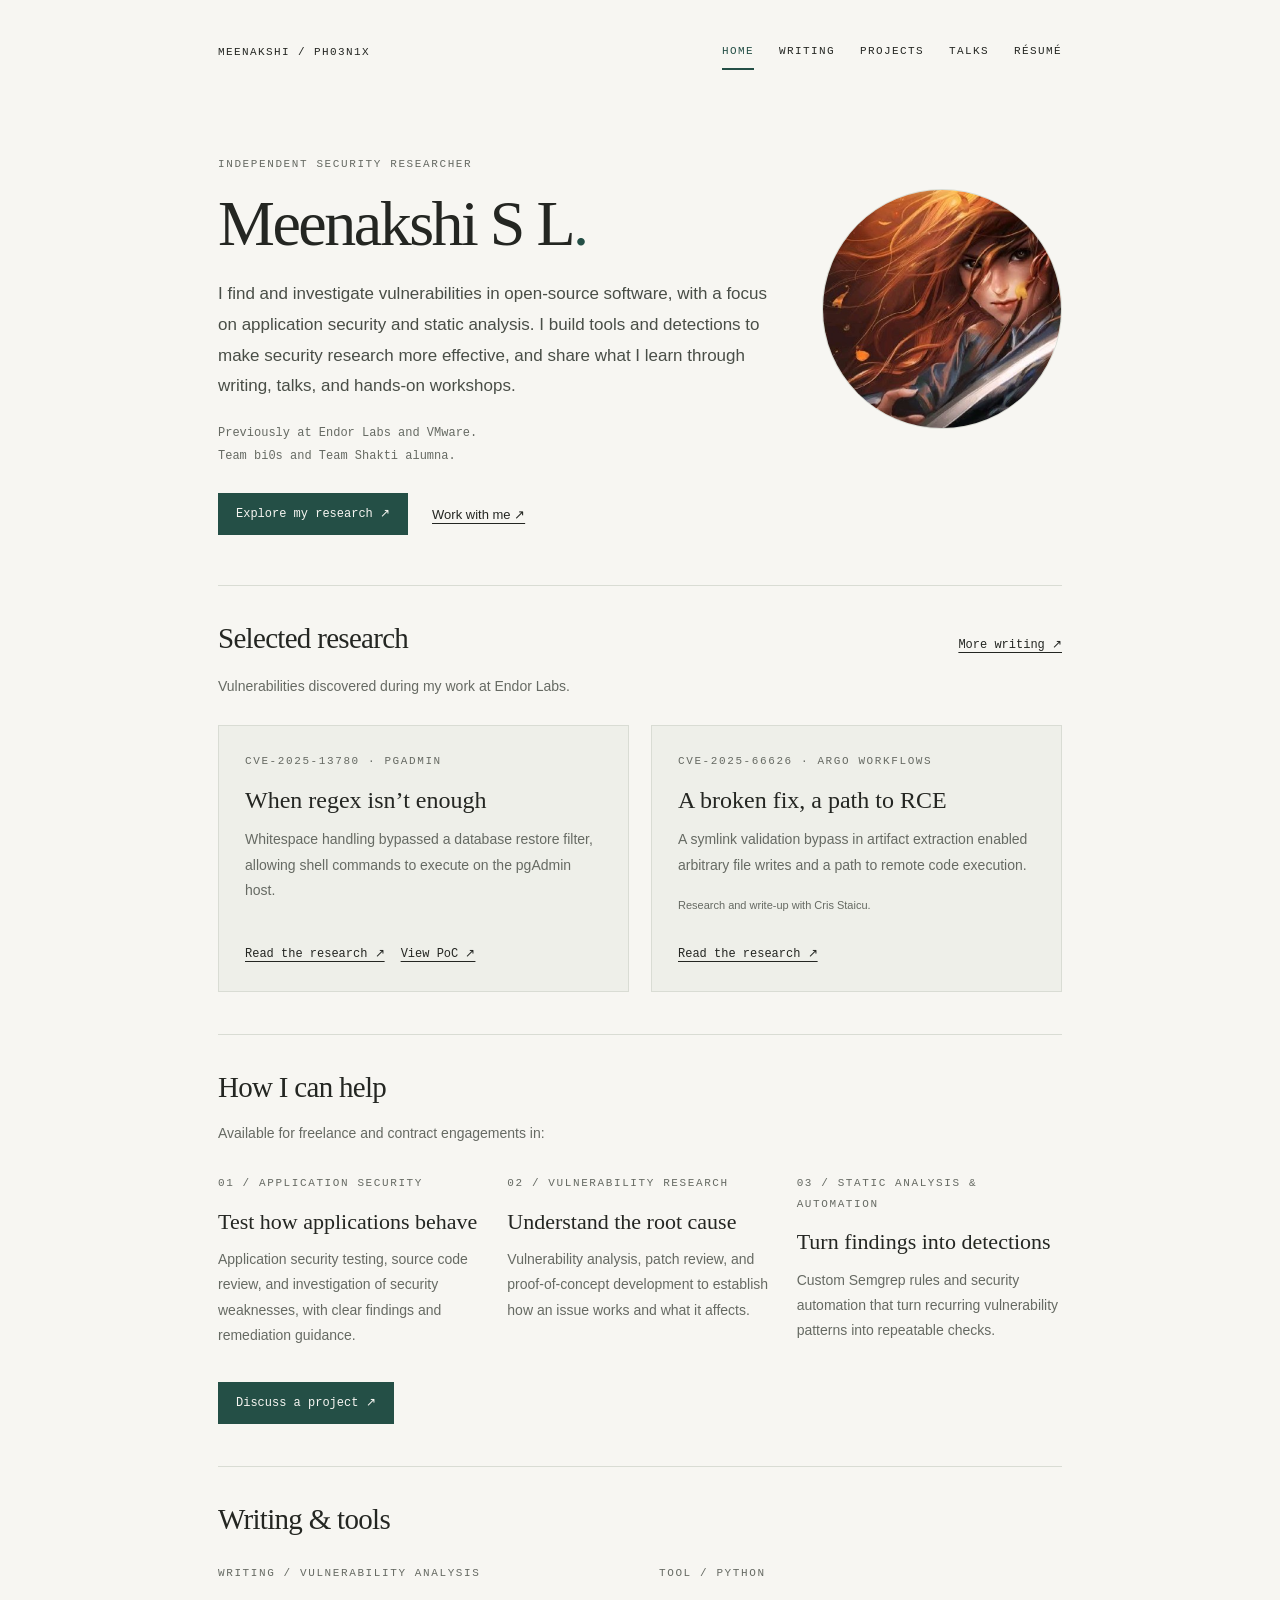
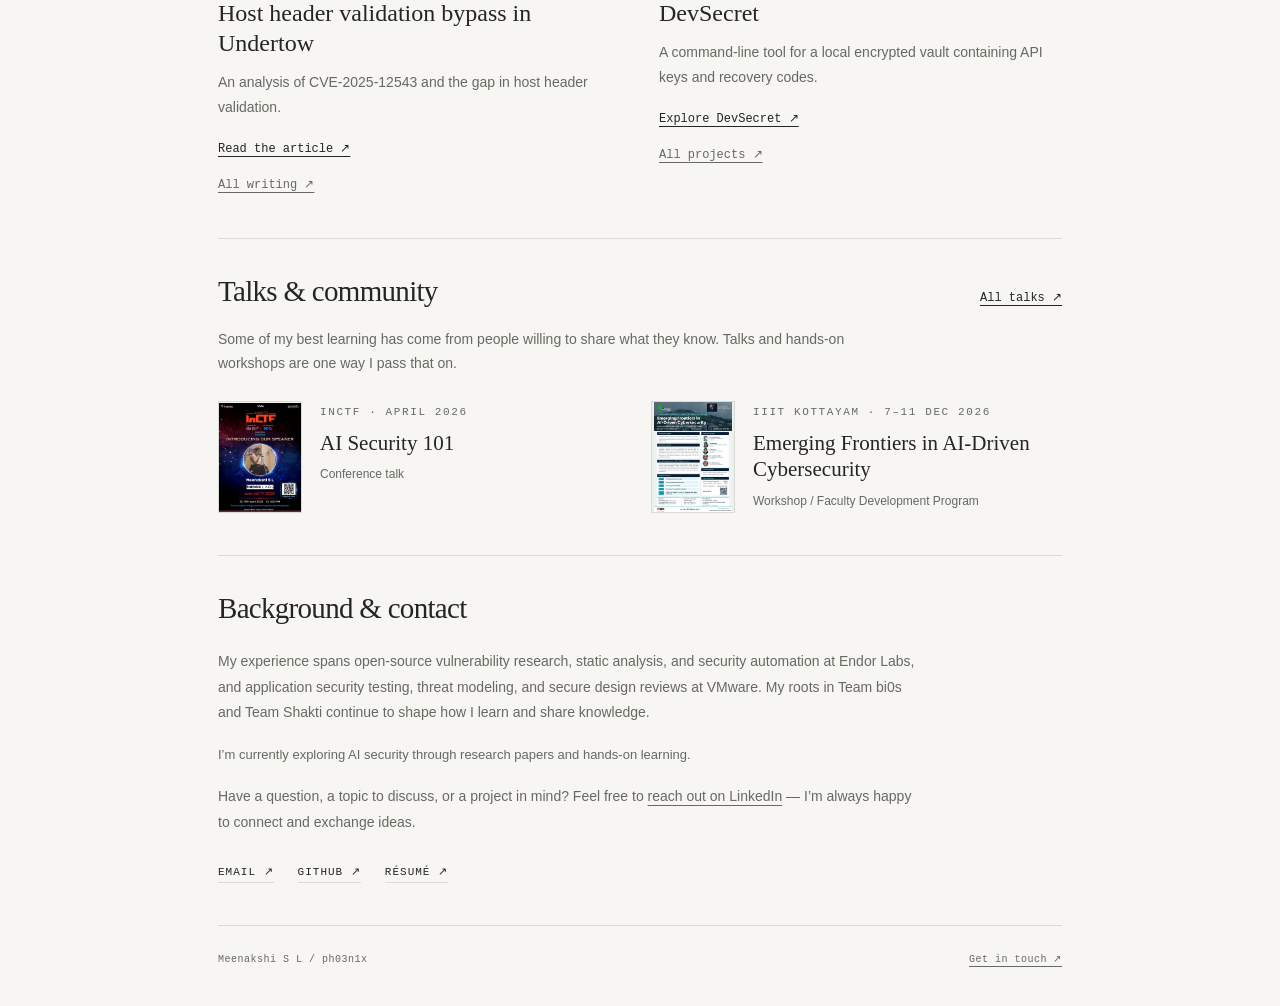
==== commit 8e5a70cf: "Update page to add talks and update profile" ====
--- a/index.html
+++ b/index.html
@@ -1 +1,6 @@
-<!doctype html><html lang="en"><head><meta charset="utf-8"><meta name="viewport" content="width=device-width,initial-scale=1"><title>Meenakshi S L · Security researcher</title><meta name="description" content="Meenakshi S L’s security portfolio, published writing, projects, and professional experience."><meta name="theme-color" content="#f7f6f2"><meta property="og:title" content="Meenakshi S L · Security researcher"><meta property="og:type" content="website"><link rel="icon" href="assets/favicon.svg" type="image/svg+xml"><link rel="stylesheet" href="assets/style.css"></head><body><a class="skip" href="#main">Skip to content</a><div class="wrap"><header class="top"><a class="brand" href="index.html">Meenakshi / ph03n1x</a><nav aria-label="Main navigation"><a href="index.html" aria-current="page">Home</a><a href="writing.html">Writing</a><a href="projects.html">Projects</a><a href="resume.html">Résumé</a></nav></header><main id="main"><div class="hero"><div class="eyebrow">Security researcher</div><div class="identity"><h1>Meenakshi S L<span>.</span></h1><img class="profile-image" src="assets/profile.jpeg" width="120" height="120" alt="ph03n1x illustrated profile avatar"></div><p class="intro">I’m a Senior Security Engineer at Endor Labs, working on application security, open-source vulnerability research, and static analysis. Previously at VMware; Team bi0s alumna.</p><div class="actions"><a class="button" href="resume.html">View résumé ↗</a><a href="https://www.linkedin.com/in/meenakshisl/">Get in touch ↗</a></div><div class="social"><a href="https://github.com/meenakshisl">GitHub ↗</a><a href="https://www.linkedin.com/in/meenakshisl/">LinkedIn ↗</a></div></div><section><h2>Background</h2><div class="section-body"><div class="experience"><div><span class="label">Industry</span><h3>Endor Labs &amp; VMware</h3><p>At Endor Labs, I work on vulnerability research, AI-assisted static analysis, and security automation. At VMware, I conducted application security testing and contributed to threat modeling and secure design reviews.</p></div><div><span class="label">Community</span><h3>Team bi0s &amp; Team Shakti</h3><p>A background in capture-the-flag competitions and collaborative security learning.</p></div></div></div></section><section><h2>Focus</h2><div class="section-body"><p class="section-note">Vulnerability analysis · Security research · Technical communication</p><p class="section-note">Currently building my penetration testing skills and studying AI security through research papers and hands-on learning.</p></div></section><section><h2>Freelance &amp; contract work</h2><div class="section-body"><p class="section-note">I’m open to freelance and contract engagements in application security, vulnerability analysis, SAST rule development, and security automation.</p><p class="section-note">Have a project in mind? Send a brief outline of the scope, timeline, and expected deliverables.</p><a class="button" href="mailto:meenakshi.sl@protonmail.com">Discuss a project ↗</a></div></section></main><footer><span>Meenakshi S L / ph03n1x</span><a href="https://www.linkedin.com/in/meenakshisl/">Get in touch ↗</a></footer></div></body></html>+<!doctype html><html lang="en"><head><meta charset="utf-8"><meta name="viewport" content="width=device-width,initial-scale=1"><title>Meenakshi S L · Independent Security Researcher</title><meta name="description" content="Meenakshi S L, independent security researcher focused on open-source vulnerability research, application security, and static analysis."><meta name="theme-color" content="#f7f6f2"><meta property="og:title" content="Meenakshi S L · Independent Security Researcher"><meta property="og:type" content="website"><link rel="icon" href="assets/favicon.svg" type="image/svg+xml"><link rel="stylesheet" href="assets/style.css"></head><body><a class="skip" href="#main">Skip to content</a><div class="wrap"><header class="top"><a class="brand" href="index.html">Meenakshi / ph03n1x</a><nav aria-label="Main navigation"><a href="index.html" aria-current="page">Home</a><a href="writing.html">Writing</a><a href="projects.html">Projects</a><a href="talks.html">Talks</a><a href="resume.html">Résumé</a></nav></header><main id="main"><div class="hero home-hero"><div class="home-intro"><div class="eyebrow">Independent Security Researcher</div><h1>Meenakshi S L<span>.</span></h1><p class="intro">I find and investigate vulnerabilities in open-source software, with a focus on application security and static analysis. I build tools and detections to make security research more effective, and share what I learn through writing, talks, and hands-on workshops.</p><p class="home-background">Previously at Endor Labs and VMware.<br>Team bi0s and Team Shakti alumna.</p><div class="actions"><a class="button" href="#research">Explore my research ↗</a><a href="#work">Work with me ↗</a></div></div><img class="profile-image" src="assets/profile.jpeg" width="140" height="140" alt="ph03n1x illustrated avatar"></div>
+<section id="research"><div class="home-section-head"><h2>Selected research</h2><a href="writing.html">More writing ↗</a></div><p class="section-note">Vulnerabilities discovered during my work at Endor Labs.</p><div class="research-grid"><article class="research-card"><span class="label">CVE-2025-13780 · pgAdmin</span><h3>When regex isn’t enough</h3><p>Whitespace handling bypassed a database restore filter, allowing shell commands to execute on the pgAdmin host.</p><div class="research-links"><a href="https://www.endorlabs.com/learn/when-regex-isnt-enough-how-we-discovered-cve-2025-13780-in-pgadmin">Read the research ↗</a><a href="https://github.com/meenakshisl/PoC-CVE-2025-13780">View PoC ↗</a></div></article><article class="research-card"><span class="label">CVE-2025-66626 · Argo Workflows</span><h3>A broken fix, a path to RCE</h3><p>A symlink validation bypass in artifact extraction enabled arbitrary file writes and a path to remote code execution.</p><p class="research-credit">Research and write-up with Cris Staicu.</p><div class="research-links"><a href="https://www.endorlabs.com/learn/when-a-broken-fix-leads-to-rce-how-we-found-cve-2025-66626-in-argo">Read the research ↗</a></div></article></div></section>
+<section id="work"><h2>How I can help</h2><p class="section-note home-section-intro">Available for freelance and contract engagements in:</p><div class="service-grid"><div><span class="label">01 / Application security</span><h3>Test how applications behave</h3><p>Application security testing, source code review, and investigation of security weaknesses, with clear findings and remediation guidance.</p></div><div><span class="label">02 / Vulnerability research</span><h3>Understand the root cause</h3><p>Vulnerability analysis, patch review, and proof-of-concept development to establish how an issue works and what it affects.</p></div><div><span class="label">03 / Static analysis &amp; automation</span><h3>Turn findings into detections</h3><p>Custom Semgrep rules and security automation that turn recurring vulnerability patterns into repeatable checks.</p></div></div><a class="button" href="mailto:meenakshi.sl@protonmail.com">Discuss a project ↗</a></section>
+<section><h2>Writing &amp; tools</h2><div class="home-feature-grid"><article><span class="label">Writing / Vulnerability analysis</span><h3>Host header validation bypass in Undertow</h3><p>An analysis of CVE-2025-12543 and the gap in host header validation.</p><a href="https://www.endorlabs.com/learn/cve-2025-12543-host-header-validation-bypass-in-undertow">Read the article ↗</a><a class="home-more" href="writing.html">All writing ↗</a></article><article><span class="label">Tool / Python</span><h3>DevSecret</h3><p>A command-line tool for a local encrypted vault containing API keys and recovery codes.</p><a href="https://github.com/meenakshisl/devsecret">Explore DevSecret ↗</a><a class="home-more" href="projects.html">All projects ↗</a></article></div></section>
+<section><div class="home-section-head"><h2>Talks &amp; community</h2><a href="talks.html">All talks ↗</a></div><p class="section-note">Some of my best learning has come from people willing to share what they know. Talks and hands-on workshops are one way I pass that on.</p><div class="home-talk-grid"><a class="home-talk" href="talks.html"><img src="assets/talks/inctf-2026.jpg" width="100" height="120" alt="InCTF 2026 speaker poster" loading="lazy"><div><span class="label">InCTF · April 2026</span><h3>AI Security 101</h3><p>Conference talk</p></div></a><a class="home-talk" href="talks.html"><img src="assets/talks/iiit-kottayam-december-2026.jpeg" width="100" height="120" alt="IIIT Kottayam workshop poster" loading="lazy"><div><span class="label">IIIT Kottayam · 7–11 Dec 2026</span><h3>Emerging Frontiers in AI-Driven Cybersecurity</h3><p>Workshop / Faculty Development Program</p></div></a></div></section>
+<section class="home-about"><h2>Background &amp; contact</h2><div class="section-body"><p>My experience spans open-source vulnerability research, static analysis, and security automation at Endor Labs, and application security testing, threat modeling, and secure design reviews at VMware. My roots in Team bi0s and Team Shakti continue to shape how I learn and share knowledge.</p><p class="section-note">I’m currently exploring AI security through research papers and hands-on learning.</p><p>Have a question, a topic to discuss, or a project in mind? Feel free to <a href="https://www.linkedin.com/in/meenakshisl/">reach out on LinkedIn</a> — I’m always happy to connect and exchange ideas.</p><div class="social"><a href="mailto:meenakshi.sl@protonmail.com">Email ↗</a><a href="https://github.com/meenakshisl">GitHub ↗</a><a href="resume.html">Résumé ↗</a></div></div></section></main><footer><span>Meenakshi S L / ph03n1x</span><a href="https://www.linkedin.com/in/meenakshisl/">Get in touch ↗</a></footer></div></body></html>
--- a/assets/style.css
+++ b/assets/style.css
@@ -5,3 +5,17 @@
 .identity{display:flex;align-items:center;gap:24px;justify-content:space-between}.identity h1{font-size:clamp(44px,5.8vw,72px);flex:1;letter-spacing:-3px}.profile-image{width:120px;height:120px;flex-shrink:0;border-radius:50%;object-fit:cover;border:1px solid var(--line)}@media(max-width:600px){.identity{gap:12px}.identity h1{font-size:clamp(32px,8vw,44px);letter-spacing:-1.5px}.profile-image{width:72px;height:72px}}
 
 .identity{gap:28px}.identity h1{font-size:clamp(42px,5vw,64px)}.profile-image{width:220px;height:220px}.identity{margin-bottom:24px}@media(max-width:600px){.identity{flex-direction:column-reverse;align-items:flex-start;gap:14px}.profile-image{width:180px;height:180px}.identity h1{font-size:clamp(40px,10vw,54px);margin-top:4px}}
+
+@media(max-width:600px){.top nav{flex-wrap:wrap;justify-content:flex-start;column-gap:20px;row-gap:4px}}
+
+.talk-image{display:flex;align-items:center;justify-content:center;aspect-ratio:16/10;background:#eeefe9;border:1px solid var(--line);margin-bottom:22px;overflow:hidden}.talk-image img{display:block;width:100%;height:100%;object-fit:contain}.talk-content{min-width:0}.talk-links{display:flex;flex-wrap:wrap;gap:20px;margin-top:16px;font:12px/1.8 monospace}.post .image-note{font-size:11px;margin:-12px 0 18px}.talk-post{padding-top:32px;padding-bottom:32px}
+
+.talk-contact{margin-top:20px}
+
+.github-preview{display:flex;align-items:center;gap:20px;padding:24px;margin-bottom:36px;border:1px solid var(--line);text-decoration:none;background:#eeefe9}.github-preview img{width:72px;height:72px;object-fit:cover;border-radius:50%;flex-shrink:0}.github-preview-text{min-width:0}.github-preview h2{font-size:24px;margin:5px 0 8px}.github-preview h2 span{font:12px monospace;color:var(--muted);display:inline-block}.github-preview p{font:13px/1.65 Arial,sans-serif;color:var(--muted);margin:0}.github-preview-arrow{margin-left:auto;font-size:24px;color:var(--accent)}.github-preview:hover{border-color:var(--accent)}@media(max-width:600px){.github-preview{padding:18px;gap:14px}.github-preview img{width:52px;height:52px}.github-preview h2 span{display:block;margin-top:6px}.github-preview-arrow{font-size:20px}}
+
+.github-panel{border:1px solid var(--line);margin-bottom:36px;background:#eeefe9}.github-panel .github-preview{border:0;margin:0;background:transparent}.contribution-preview{border-top:1px solid var(--line);padding:22px 24px}.contribution-heading{display:flex;justify-content:space-between;align-items:baseline;gap:16px;margin-bottom:18px}.contribution-heading h3{font:normal 21px Georgia,serif;margin:0}.contribution-heading a{font:11px/1.8 monospace}.contribution-scroll{overflow-x:auto;padding-bottom:5px}.contribution-scroll:focus-visible{outline:2px solid var(--accent);outline-offset:3px}.contribution-scroll img{display:block;width:100%;min-width:600px;height:auto}.contribution-note{font:10px/1.8 monospace;color:var(--muted);margin:12px 0 0}.project-grid{list-style:none;display:grid;grid-template-columns:repeat(2,minmax(0,1fr));gap:20px;padding:0;margin:0 0 42px}.project-grid li{display:flex;min-width:0}.project-tile{display:flex;flex-direction:column;width:100%;padding:28px;border:1px solid var(--line);text-decoration:none;transition:border-color .15s,background .15s}.project-tile:hover{border-color:var(--accent);background:#eeefe9}.project-tile h2{font-size:26px;line-height:1.2;margin:16px 0 12px}.project-tile p{font:14px/1.8 Arial,sans-serif;color:var(--muted);margin:0 0 24px}.project-tile-link{margin-top:auto;font:12px/1.8 monospace;color:var(--accent)}@media(max-width:600px){.project-grid{grid-template-columns:1fr;gap:16px}.project-tile{padding:24px}.contribution-preview{padding:20px 18px}.contribution-heading{flex-wrap:wrap;gap:8px}}@media(prefers-reduced-motion:reduce){.project-tile{transition:none}}
+
+.home-hero{display:flex;align-items:flex-start;gap:36px;padding:50px 0}.home-intro{flex:1;min-width:0}.home-hero h1{font-size:clamp(44px,5vw,64px);letter-spacing:-2.5px;margin:17px 0 22px}.home-hero .intro{font-size:17px;line-height:1.8}.home-hero .profile-image{width:140px;height:140px;margin-top:34px}.home-background{font:12px/1.9 monospace;color:var(--muted);margin:20px 0 0}.home-section-head{display:flex;align-items:baseline;justify-content:space-between;gap:18px;margin-bottom:18px}.home-section-head>a,.home-feature-grid a,.research-links a{font:12px/1.8 monospace}.research-grid,.home-feature-grid,.home-talk-grid{display:grid;grid-template-columns:repeat(2,minmax(0,1fr));gap:22px}.research-card{display:flex;flex-direction:column;padding:26px;background:#eeefe9;border:1px solid var(--line)}.research-card h3,.service-grid h3,.home-feature-grid h3,.home-talk h3{font:normal 24px/1.25 Georgia,serif;margin:15px 0 12px}.research-card p,.service-grid p,.home-feature-grid p{font:14px/1.8 Arial,sans-serif;color:var(--muted);margin:0 0 18px}.research-card .research-credit{font-size:11px}.research-links{display:flex;flex-wrap:wrap;gap:16px;margin-top:auto;padding-top:10px}.home-section-intro{margin-top:18px}.service-grid{display:grid;grid-template-columns:repeat(3,minmax(0,1fr));gap:24px;margin:26px 0 16px}.service-grid h3{font-size:22px}.home-feature-grid{margin-top:26px;gap:38px}.home-feature-grid article{min-width:0}.home-more{display:block;margin-top:14px;color:var(--muted)}.home-talk{display:flex;align-items:flex-start;gap:18px;text-decoration:none}.home-talk img{width:84px;height:112px;object-fit:contain;background:#eeefe9;border:1px solid var(--line);flex-shrink:0}.home-talk h3{font-size:21px;margin:8px 0}.home-talk p{font:12px/1.7 Arial,sans-serif;color:var(--muted);margin:0}.home-talk:hover h3{text-decoration:underline}.home-about .section-body>p{font:14px/1.8 Arial,sans-serif;color:var(--muted);max-width:700px;margin:0 0 18px}.home-about .section-body>.section-note{font-size:13px}@media(max-width:750px){.service-grid{grid-template-columns:1fr}.service-grid h3{margin-top:8px}.home-talk-grid{grid-template-columns:1fr}}@media(max-width:600px){.home-hero{gap:18px;position:relative;padding-top:35px}.home-hero .profile-image{width:64px;height:64px;position:absolute;right:0;top:23px;margin:0}.home-hero .eyebrow{max-width:calc(100% - 80px);font-size:10px}.home-hero h1{font-size:42px;max-width:calc(100% - 65px);margin-top:24px}.home-hero .intro{font-size:16px}.research-grid,.home-feature-grid{grid-template-columns:1fr}.home-section-head{align-items:flex-start;flex-wrap:wrap;gap:10px}.research-card{padding:24px}.home-feature-grid{gap:30px}}
+
+.home-hero .profile-image{width:240px;height:240px;margin-top:34px}@media(max-width:600px){.home-hero{display:flex;flex-direction:column-reverse;gap:24px}.home-hero .profile-image{position:static;width:200px;height:200px;margin:0}.home-hero .eyebrow,.home-hero h1{max-width:none}}
